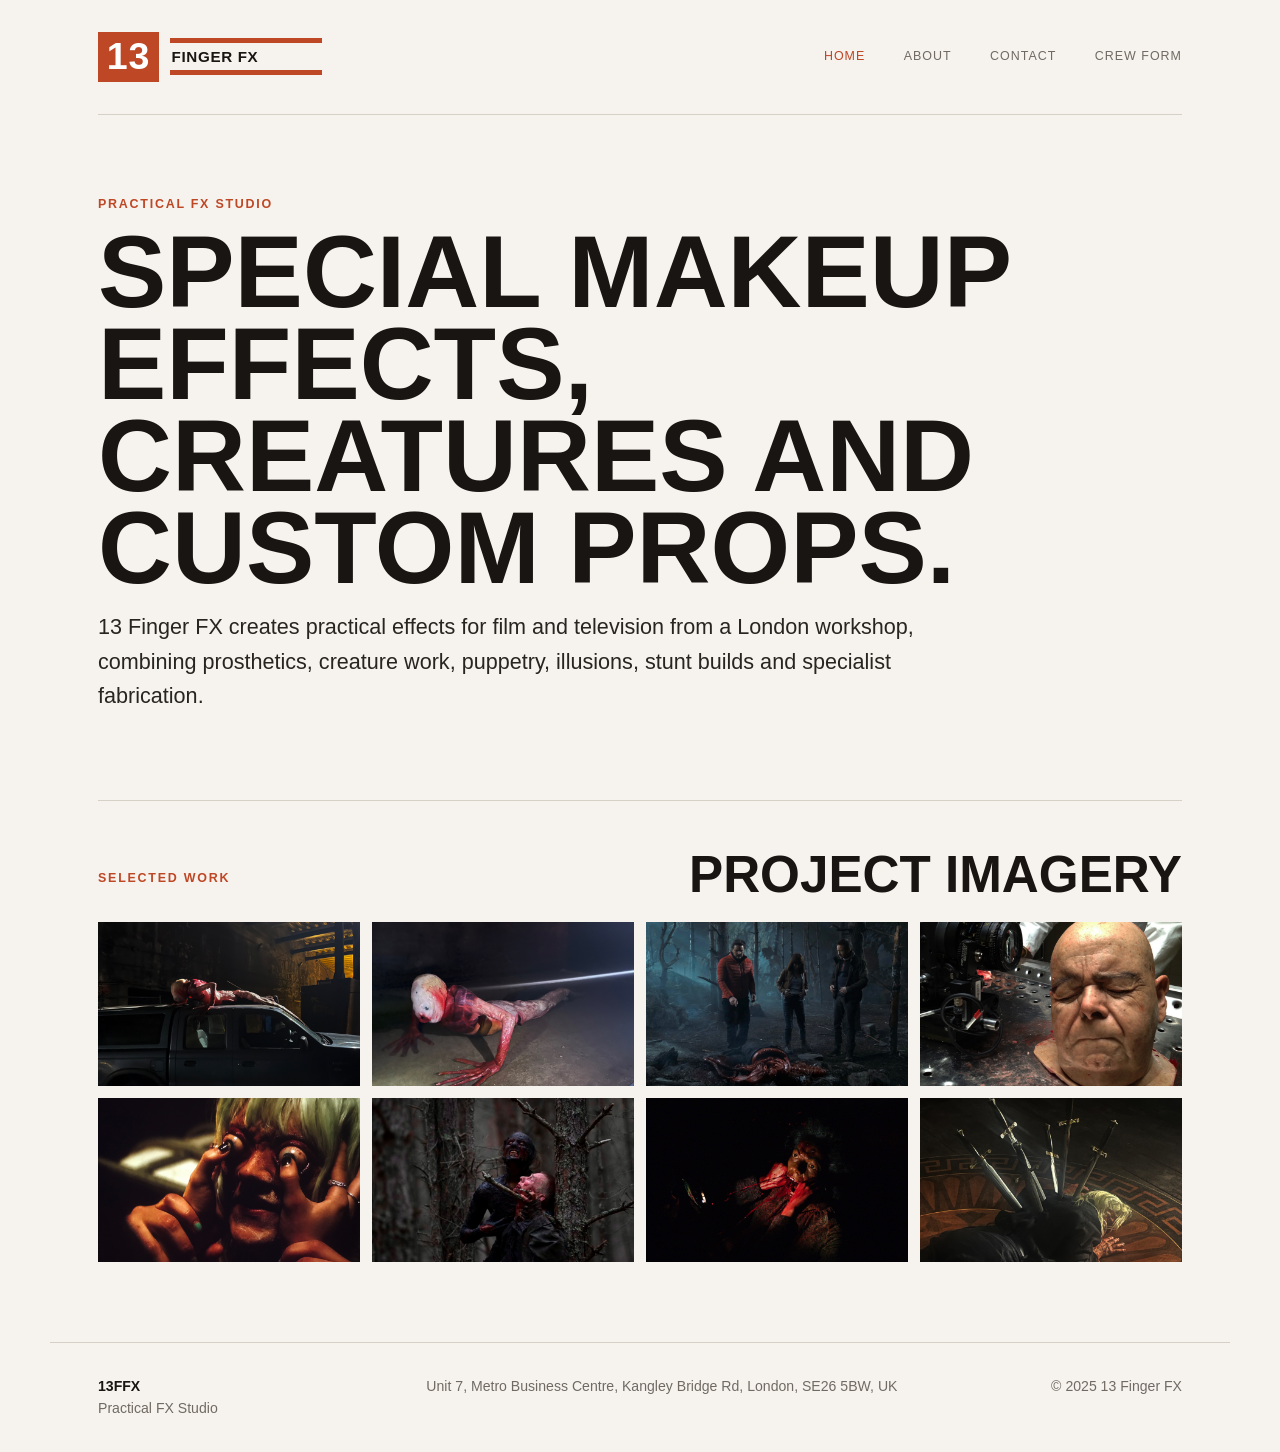
==== index.html @ 548a2d45 "Add initial site scaffold and poster carousel handoff" ====
<!doctype html>
<html lang="en">
  <head>
    <meta charset="utf-8">
    <meta name="viewport" content="width=device-width, initial-scale=1">
    <title>13 Finger FX | Practical FX Studio</title>
    <meta name="description" content="13 Finger FX is a London practical effects studio specialising in prosthetics, creatures, puppets, gags, props and stunt effects.">
    <link rel="stylesheet" href="/styles.css">
  </head>
  <body>
    <header class="site-header">
      <a class="brand" href="/" aria-label="13 Finger FX home">
        <span class="brand-mark">13</span>
        <span class="brand-name">Finger FX</span>
      </a>
      <button class="nav-toggle" type="button" aria-controls="site-nav" aria-expanded="false">Menu</button>
      <nav class="site-nav" id="site-nav" aria-label="Primary navigation">
        <a href="/" aria-current="page">Home</a>
        <a href="/info/">About</a>
        <a href="/contact/">Contact</a>
        <a href="/apply/">Crew Form</a>
      </nav>
    </header>

    <main>
      <section class="hero">
        <p class="eyebrow">Practical FX Studio</p>
        <h1>Special makeup effects, creatures and custom props.</h1>
        <p class="intro">13 Finger FX creates practical effects for film and television from a London workshop, combining prosthetics, creature work, puppetry, illusions, stunt builds and specialist fabrication.</p>
      </section>

      <section class="gallery-section" aria-labelledby="featured-work">
        <div class="section-heading">
          <p class="eyebrow">Selected Work</p>
          <h2 id="featured-work">Project imagery</h2>
        </div>
        <div class="gallery-grid">
          <img src="/assets/gallery/landscape-01.jpg" alt="13 Finger FX project still 1">
          <img src="/assets/gallery/landscape-02.jpg" alt="13 Finger FX project still 2">
          <img src="/assets/gallery/landscape-03.jpg" alt="13 Finger FX project still 3">
          <img src="/assets/gallery/landscape-04.jpg" alt="13 Finger FX project still 4">
          <img src="/assets/gallery/landscape-05.jpg" alt="13 Finger FX project still 5">
          <img src="/assets/gallery/landscape-06.jpg" alt="13 Finger FX project still 6">
          <img src="/assets/gallery/landscape-07.jpg" alt="13 Finger FX project still 7">
          <img src="/assets/gallery/landscape-08.jpg" alt="13 Finger FX project still 8">
        </div>
      </section>
    </main>

    <footer class="site-footer">
      <div>
        <strong>13FFX</strong>
        <span>Practical FX Studio</span>
      </div>
      <address>Unit 7, Metro Business Centre, Kangley Bridge Rd, London, SE26 5BW, UK</address>
      <p>&copy; 2025 13 Finger FX</p>
    </footer>

    <script src="/script.js"></script>
  </body>
</html>
---- styles.css ----
:root {
  --paper: #f6f3ee;
  --ink: #181512;
  --muted: #706a63;
  --line: #d7d0c6;
  --rust: #be4725;
  --rust-dark: #82331f;
  --charcoal: #282520;
  --field: #fffdfa;
  color-scheme: light;
  font-family: "Helvetica Neue", Arial, sans-serif;
}

* {
  box-sizing: border-box;
}

body {
  margin: 0;
  background: var(--paper);
  color: var(--ink);
  font-size: 16px;
  line-height: 1.6;
}

img {
  display: block;
  max-width: 100%;
}

a {
  color: inherit;
}

.site-header {
  display: flex;
  align-items: center;
  justify-content: space-between;
  gap: 2rem;
  max-width: 1180px;
  margin: 0 auto;
  padding: 2rem clamp(1.25rem, 4vw, 3rem);
}

.brand {
  display: inline-flex;
  align-items: center;
  gap: .7rem;
  text-decoration: none;
  text-transform: uppercase;
  letter-spacing: .04em;
  font-weight: 800;
}

.brand-mark {
  display: grid;
  place-items: center;
  width: 3.8rem;
  height: 3.1rem;
  background: var(--rust);
  color: #fff;
  font-size: 2.35rem;
  line-height: 1;
}

.brand-name {
  font-size: .95rem;
  border-top: .34rem solid var(--rust);
  border-bottom: .34rem solid var(--rust);
  padding: .1rem 4rem .08rem .1rem;
}

.site-nav {
  display: flex;
  align-items: center;
  gap: clamp(1rem, 3vw, 2.6rem);
  text-transform: uppercase;
  font-size: .78rem;
  letter-spacing: .08em;
}

.site-nav a {
  text-decoration: none;
  color: var(--muted);
}

.site-nav a:hover,
.site-nav a[aria-current="page"] {
  color: var(--rust);
}

.nav-toggle {
  display: none;
  border: 1px solid var(--line);
  background: transparent;
  color: var(--ink);
  padding: .65rem .9rem;
  text-transform: uppercase;
  letter-spacing: .08em;
}

main {
  max-width: 1180px;
  margin: 0 auto;
  padding: 0 clamp(1.25rem, 4vw, 3rem) 5rem;
}

.hero {
  min-height: 58vh;
  display: grid;
  align-content: center;
  padding: 5rem 0 4rem;
  border-top: 1px solid var(--line);
  border-bottom: 1px solid var(--line);
}

.page-intro {
  padding: 5rem 0 3rem;
  border-top: 1px solid var(--line);
}

.eyebrow {
  margin: 0 0 .7rem;
  color: var(--rust);
  font-size: .78rem;
  letter-spacing: .14em;
  text-transform: uppercase;
  font-weight: 700;
}

h1,
h2,
h3,
p {
  margin-top: 0;
}

h1 {
  max-width: 920px;
  margin-bottom: 1rem;
  font-size: clamp(3rem, 8vw, 7.5rem);
  line-height: .9;
  text-transform: uppercase;
  font-weight: 900;
}

h2 {
  font-size: clamp(1.9rem, 4vw, 3.5rem);
  line-height: 1;
  text-transform: uppercase;
  margin-bottom: 0;
}

h3 {
  font-size: 1.05rem;
  line-height: 1.15;
  text-transform: uppercase;
}

.intro,
.page-intro p,
.copy-block {
  max-width: 860px;
  color: var(--charcoal);
  font-size: clamp(1.05rem, 2vw, 1.35rem);
}

.section-heading {
  display: flex;
  align-items: end;
  justify-content: space-between;
  gap: 2rem;
  margin-bottom: 1.4rem;
}

.gallery-section,
.services,
.form-section,
.split-section,
.copy-block {
  padding-top: 3rem;
}

.gallery-grid {
  display: grid;
  grid-template-columns: repeat(4, minmax(0, 1fr));
  gap: .75rem;
}

.gallery-grid img {
  width: 100%;
  aspect-ratio: 16 / 10;
  object-fit: cover;
  background: #ddd;
}

.copy-block p {
  margin-bottom: 1.4rem;
}

.service-grid {
  display: grid;
  grid-template-columns: repeat(4, minmax(0, 1fr));
  gap: 1px;
  background: var(--line);
  border: 1px solid var(--line);
}

.service-grid article {
  min-height: 18rem;
  padding: 1.4rem;
  background: var(--paper);
}

.service-grid p {
  color: var(--muted);
  font-size: .95rem;
}

.split-section {
  display: grid;
  grid-template-columns: minmax(0, 1.4fr) minmax(18rem, .6fr);
  gap: 3rem;
  align-items: start;
}

.form-panel {
  display: grid;
  gap: 1rem;
  width: 100%;
}

.wide-form {
  max-width: 900px;
}

.form-grid {
  display: grid;
  grid-template-columns: repeat(2, minmax(0, 1fr));
  gap: 1rem;
}

label {
  display: grid;
  gap: .35rem;
  color: var(--charcoal);
  font-size: .88rem;
  text-transform: uppercase;
  letter-spacing: .05em;
}

input,
textarea,
select {
  width: 100%;
  border: 1px solid var(--line);
  border-radius: 0;
  background: var(--field);
  color: var(--ink);
  padding: .9rem;
  font: inherit;
}

textarea {
  resize: vertical;
}

button {
  width: fit-content;
  border: 0;
  background: var(--rust);
  color: #fff;
  padding: .9rem 1.4rem;
  text-transform: uppercase;
  letter-spacing: .08em;
  font-weight: 800;
  cursor: pointer;
}

button:hover {
  background: var(--rust-dark);
}

.hidden-field {
  display: none;
}

.contact-details {
  border-left: 1px solid var(--line);
  padding-left: 2rem;
}

.muted {
  color: var(--muted);
}

.text-link {
  color: var(--rust);
  text-decoration-thickness: .12em;
}

.site-footer {
  display: grid;
  grid-template-columns: 1fr 2fr auto;
  gap: 2rem;
  max-width: 1180px;
  margin: 0 auto;
  padding: 2rem clamp(1.25rem, 4vw, 3rem);
  border-top: 1px solid var(--line);
  color: var(--muted);
  font-size: .88rem;
}

.site-footer div {
  display: grid;
}

.site-footer strong {
  color: var(--ink);
}

.site-footer address {
  font-style: normal;
}

@media (max-width: 900px) {
  .site-header {
    align-items: flex-start;
  }

  .nav-toggle {
    display: inline-block;
  }

  .site-nav {
    position: absolute;
    top: 6.8rem;
    left: 1.25rem;
    right: 1.25rem;
    display: none;
    flex-direction: column;
    align-items: flex-start;
    gap: 1rem;
    background: var(--paper);
    border: 1px solid var(--line);
    padding: 1.2rem;
    z-index: 10;
  }

  .site-nav.is-open {
    display: flex;
  }

  .brand-name {
    padding-right: 1.4rem;
  }

  .gallery-grid,
  .service-grid {
    grid-template-columns: repeat(2, minmax(0, 1fr));
  }

  .split-section,
  .site-footer {
    grid-template-columns: 1fr;
  }

  .contact-details {
    border-left: 0;
    border-top: 1px solid var(--line);
    padding: 2rem 0 0;
  }
}

@media (max-width: 560px) {
  .site-header {
    gap: 1rem;
    padding-top: 1.2rem;
  }

  .brand-mark {
    width: 3rem;
    height: 2.5rem;
    font-size: 1.85rem;
  }

  .brand-name {
    font-size: .78rem;
    padding-right: .6rem;
  }

  .hero {
    min-height: 48vh;
    padding: 3rem 0;
  }

  .gallery-grid,
  .service-grid,
  .form-grid {
    grid-template-columns: 1fr;
  }
}
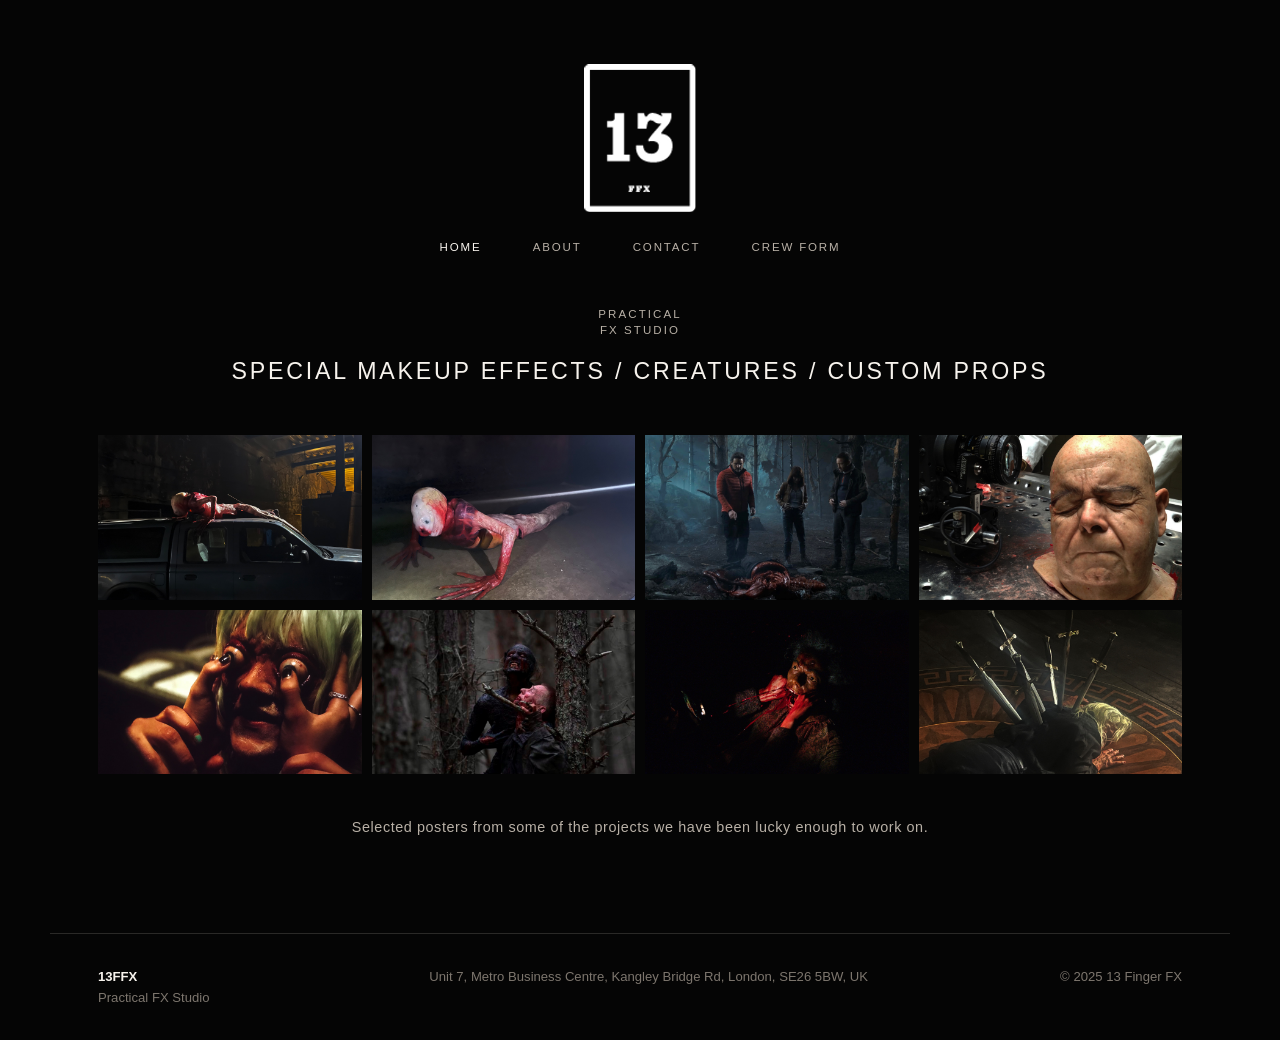
==== commit 5b20b667: "Align homepage with Wix reference assets" ====
--- a/index.html
+++ b/index.html
@@ -7,11 +7,10 @@
     <meta name="description" content="13 Finger FX is a London practical effects studio specialising in prosthetics, creatures, puppets, gags, props and stunt effects.">
     <link rel="stylesheet" href="/styles.css">
   </head>
-  <body>
+  <body class="home-page">
     <header class="site-header">
       <a class="brand" href="/" aria-label="13 Finger FX home">
-        <span class="brand-mark">13</span>
-        <span class="brand-name">Finger FX</span>
+        <img src="/assets/ffx-logo-white.png" alt="13 Finger FX">
       </a>
       <button class="nav-toggle" type="button" aria-controls="site-nav" aria-expanded="false">Menu</button>
       <nav class="site-nav" id="site-nav" aria-label="Primary navigation">
@@ -23,27 +22,26 @@
     </header>
 
     <main>
-      <section class="hero">
-        <p class="eyebrow">Practical FX Studio</p>
-        <h1>Special makeup effects, creatures and custom props.</h1>
-        <p class="intro">13 Finger FX creates practical effects for film and television from a London workshop, combining prosthetics, creature work, puppetry, illusions, stunt builds and specialist fabrication.</p>
+      <section class="home-masthead" aria-labelledby="home-title">
+        <p class="studio-line">Practical<br>FX Studio</p>
+        <h1 id="home-title">Special makeup effects / creatures / custom props</h1>
       </section>
 
-      <section class="gallery-section" aria-labelledby="featured-work">
-        <div class="section-heading">
-          <p class="eyebrow">Selected Work</p>
-          <h2 id="featured-work">Project imagery</h2>
+      <section class="wix-gallery" aria-label="Project imagery">
+        <div class="wix-gallery__grid">
+          <img src="/assets/gallery/landscape-01.jpg" alt="13 Finger FX project image 1">
+          <img src="/assets/gallery/landscape-02.jpg" alt="13 Finger FX project image 2">
+          <img src="/assets/gallery/landscape-03.jpg" alt="13 Finger FX project image 3">
+          <img src="/assets/gallery/landscape-04.jpg" alt="13 Finger FX project image 4">
+          <img src="/assets/gallery/landscape-05.jpg" alt="13 Finger FX project image 5">
+          <img src="/assets/gallery/landscape-06.jpg" alt="13 Finger FX project image 6">
+          <img src="/assets/gallery/landscape-07.jpg" alt="13 Finger FX project image 7">
+          <img src="/assets/gallery/landscape-08.jpg" alt="13 Finger FX project image 8">
         </div>
-        <div class="gallery-grid">
-          <img src="/assets/gallery/landscape-01.jpg" alt="13 Finger FX project still 1">
-          <img src="/assets/gallery/landscape-02.jpg" alt="13 Finger FX project still 2">
-          <img src="/assets/gallery/landscape-03.jpg" alt="13 Finger FX project still 3">
-          <img src="/assets/gallery/landscape-04.jpg" alt="13 Finger FX project still 4">
-          <img src="/assets/gallery/landscape-05.jpg" alt="13 Finger FX project still 5">
-          <img src="/assets/gallery/landscape-06.jpg" alt="13 Finger FX project still 6">
-          <img src="/assets/gallery/landscape-07.jpg" alt="13 Finger FX project still 7">
-          <img src="/assets/gallery/landscape-08.jpg" alt="13 Finger FX project still 8">
-        </div>
+      </section>
+
+      <section class="home-note">
+        <p>Selected posters from some of the projects we have been lucky enough to work on.</p>
       </section>
     </main>
 
--- a/styles.css
+++ b/styles.css
@@ -1,13 +1,13 @@
 :root {
-  --paper: #f6f3ee;
-  --ink: #181512;
-  --muted: #706a63;
-  --line: #d7d0c6;
-  --rust: #be4725;
-  --rust-dark: #82331f;
-  --charcoal: #282520;
-  --field: #fffdfa;
-  color-scheme: light;
+  --bg: #050505;
+  --panel: #0d0d0d;
+  --ink: #f7f3ed;
+  --muted: #b8b0a6;
+  --soft: #7d766e;
+  --line: #2a2927;
+  --accent: #d95a28;
+  --field: #151515;
+  color-scheme: dark;
   font-family: "Helvetica Neue", Arial, sans-serif;
 }
 
@@ -17,7 +17,7 @@
 
 body {
   margin: 0;
-  background: var(--paper);
+  background: var(--bg);
   color: var(--ink);
   font-size: 16px;
   line-height: 1.6;
@@ -33,50 +33,32 @@
 }
 
 .site-header {
-  display: flex;
-  align-items: center;
-  justify-content: space-between;
-  gap: 2rem;
+  display: grid;
+  justify-items: center;
+  gap: 1.6rem;
   max-width: 1180px;
   margin: 0 auto;
-  padding: 2rem clamp(1.25rem, 4vw, 3rem);
+  padding: clamp(2rem, 5vw, 4rem) clamp(1.25rem, 4vw, 3rem) 1.6rem;
 }
 
 .brand {
-  display: inline-flex;
-  align-items: center;
-  gap: .7rem;
-  text-decoration: none;
-  text-transform: uppercase;
-  letter-spacing: .04em;
-  font-weight: 800;
-}
-
-.brand-mark {
-  display: grid;
-  place-items: center;
-  width: 3.8rem;
-  height: 3.1rem;
-  background: var(--rust);
-  color: #fff;
-  font-size: 2.35rem;
-  line-height: 1;
-}
-
-.brand-name {
-  font-size: .95rem;
-  border-top: .34rem solid var(--rust);
-  border-bottom: .34rem solid var(--rust);
-  padding: .1rem 4rem .08rem .1rem;
+  display: block;
+  width: clamp(72px, 10vw, 112px);
+}
+
+.brand img {
+  width: 100%;
+  height: auto;
 }
 
 .site-nav {
   display: flex;
   align-items: center;
-  gap: clamp(1rem, 3vw, 2.6rem);
-  text-transform: uppercase;
-  font-size: .78rem;
-  letter-spacing: .08em;
+  justify-content: center;
+  gap: clamp(1.2rem, 4vw, 3.2rem);
+  text-transform: uppercase;
+  font-size: .72rem;
+  letter-spacing: .16em;
 }
 
 .site-nav a {
@@ -86,7 +68,7 @@
 
 .site-nav a:hover,
 .site-nav a[aria-current="page"] {
-  color: var(--rust);
+  color: var(--ink);
 }
 
 .nav-toggle {
@@ -105,27 +87,29 @@
   padding: 0 clamp(1.25rem, 4vw, 3rem) 5rem;
 }
 
-.hero {
-  min-height: 58vh;
-  display: grid;
-  align-content: center;
-  padding: 5rem 0 4rem;
-  border-top: 1px solid var(--line);
-  border-bottom: 1px solid var(--line);
-}
-
-.page-intro {
-  padding: 5rem 0 3rem;
-  border-top: 1px solid var(--line);
-}
-
+.home-page main {
+  max-width: none;
+  padding-inline: 0;
+}
+
+.home-masthead {
+  display: grid;
+  justify-items: center;
+  gap: 1.1rem;
+  max-width: 980px;
+  margin: 0 auto;
+  padding: 1.5rem clamp(1.25rem, 4vw, 3rem) 3rem;
+  text-align: center;
+}
+
+.studio-line,
 .eyebrow {
-  margin: 0 0 .7rem;
-  color: var(--rust);
-  font-size: .78rem;
-  letter-spacing: .14em;
-  text-transform: uppercase;
-  font-weight: 700;
+  margin: 0;
+  color: var(--muted);
+  font-size: .72rem;
+  line-height: 1.4;
+  letter-spacing: .18em;
+  text-transform: uppercase;
 }
 
 h1,
@@ -136,33 +120,86 @@
 }
 
 h1 {
-  max-width: 920px;
-  margin-bottom: 1rem;
-  font-size: clamp(3rem, 8vw, 7.5rem);
-  line-height: .9;
-  text-transform: uppercase;
-  font-weight: 900;
+  max-width: 820px;
+  margin-bottom: 0;
+  color: var(--ink);
+  font-size: clamp(1rem, 2vw, 1.45rem);
+  line-height: 1.35;
+  letter-spacing: .12em;
+  text-transform: uppercase;
+  font-weight: 500;
+}
+
+.page-intro {
+  max-width: 940px;
+  padding: 4rem 0 2.5rem;
+  border-top: 1px solid var(--line);
+}
+
+.page-intro h1 {
+  max-width: none;
+  margin: .8rem 0 1rem;
+  font-size: clamp(2.5rem, 7vw, 6rem);
+  line-height: .95;
+  letter-spacing: .04em;
+  font-weight: 800;
 }
 
 h2 {
-  font-size: clamp(1.9rem, 4vw, 3.5rem);
+  font-size: clamp(1.65rem, 4vw, 3rem);
   line-height: 1;
   text-transform: uppercase;
   margin-bottom: 0;
 }
 
 h3 {
-  font-size: 1.05rem;
+  font-size: 1rem;
   line-height: 1.15;
-  text-transform: uppercase;
-}
-
-.intro,
+  letter-spacing: .06em;
+  text-transform: uppercase;
+}
+
 .page-intro p,
 .copy-block {
   max-width: 860px;
-  color: var(--charcoal);
-  font-size: clamp(1.05rem, 2vw, 1.35rem);
+  color: var(--muted);
+  font-size: clamp(1rem, 2vw, 1.25rem);
+}
+
+.copy-block p {
+  margin-bottom: 1.4rem;
+}
+
+.home-note {
+  max-width: 760px;
+  margin: 0 auto;
+  padding: 2.6rem clamp(1.25rem, 4vw, 3rem) 0;
+  text-align: center;
+}
+
+.home-note p {
+  color: var(--muted);
+  font-size: .9rem;
+  letter-spacing: .04em;
+}
+
+.wix-gallery {
+  max-width: 1180px;
+  margin: 0 auto;
+  padding: 0 clamp(1.25rem, 4vw, 3rem);
+}
+
+.wix-gallery__grid {
+  display: grid;
+  grid-template-columns: repeat(4, minmax(0, 1fr));
+  gap: 10px;
+}
+
+.wix-gallery__grid img {
+  width: 100%;
+  aspect-ratio: 16 / 10;
+  object-fit: cover;
+  background: var(--panel);
 }
 
 .section-heading {
@@ -173,7 +210,6 @@
   margin-bottom: 1.4rem;
 }
 
-.gallery-section,
 .services,
 .form-section,
 .split-section,
@@ -181,23 +217,6 @@
   padding-top: 3rem;
 }
 
-.gallery-grid {
-  display: grid;
-  grid-template-columns: repeat(4, minmax(0, 1fr));
-  gap: .75rem;
-}
-
-.gallery-grid img {
-  width: 100%;
-  aspect-ratio: 16 / 10;
-  object-fit: cover;
-  background: #ddd;
-}
-
-.copy-block p {
-  margin-bottom: 1.4rem;
-}
-
 .service-grid {
   display: grid;
   grid-template-columns: repeat(4, minmax(0, 1fr));
@@ -209,7 +228,7 @@
 .service-grid article {
   min-height: 18rem;
   padding: 1.4rem;
-  background: var(--paper);
+  background: var(--panel);
 }
 
 .service-grid p {
@@ -243,10 +262,10 @@
 label {
   display: grid;
   gap: .35rem;
-  color: var(--charcoal);
-  font-size: .88rem;
-  text-transform: uppercase;
-  letter-spacing: .05em;
+  color: var(--muted);
+  font-size: .78rem;
+  text-transform: uppercase;
+  letter-spacing: .1em;
 }
 
 input,
@@ -267,9 +286,9 @@
 
 button {
   width: fit-content;
-  border: 0;
-  background: var(--rust);
-  color: #fff;
+  border: 1px solid var(--ink);
+  background: var(--ink);
+  color: var(--bg);
   padding: .9rem 1.4rem;
   text-transform: uppercase;
   letter-spacing: .08em;
@@ -278,7 +297,8 @@
 }
 
 button:hover {
-  background: var(--rust-dark);
+  background: transparent;
+  color: var(--ink);
 }
 
 .hidden-field {
@@ -295,7 +315,7 @@
 }
 
 .text-link {
-  color: var(--rust);
+  color: var(--ink);
   text-decoration-thickness: .12em;
 }
 
@@ -307,8 +327,8 @@
   margin: 0 auto;
   padding: 2rem clamp(1.25rem, 4vw, 3rem);
   border-top: 1px solid var(--line);
-  color: var(--muted);
-  font-size: .88rem;
+  color: var(--soft);
+  font-size: .82rem;
 }
 
 .site-footer div {
@@ -325,7 +345,14 @@
 
 @media (max-width: 900px) {
   .site-header {
-    align-items: flex-start;
+    display: flex;
+    align-items: center;
+    justify-content: space-between;
+    padding-top: 1.25rem;
+  }
+
+  .brand {
+    width: 64px;
   }
 
   .nav-toggle {
@@ -334,14 +361,14 @@
 
   .site-nav {
     position: absolute;
-    top: 6.8rem;
+    top: 5.7rem;
     left: 1.25rem;
     right: 1.25rem;
     display: none;
     flex-direction: column;
     align-items: flex-start;
     gap: 1rem;
-    background: var(--paper);
+    background: #0a0a0a;
     border: 1px solid var(--line);
     padding: 1.2rem;
     z-index: 10;
@@ -351,12 +378,11 @@
     display: flex;
   }
 
-  .brand-name {
-    padding-right: 1.4rem;
-  }
-
-  .gallery-grid,
   .service-grid {
+    grid-template-columns: repeat(2, minmax(0, 1fr));
+  }
+
+  .wix-gallery__grid {
     grid-template-columns: repeat(2, minmax(0, 1fr));
   }
 
@@ -373,29 +399,12 @@
 }
 
 @media (max-width: 560px) {
-  .site-header {
-    gap: 1rem;
-    padding-top: 1.2rem;
-  }
-
-  .brand-mark {
-    width: 3rem;
-    height: 2.5rem;
-    font-size: 1.85rem;
-  }
-
-  .brand-name {
-    font-size: .78rem;
-    padding-right: .6rem;
-  }
-
-  .hero {
-    min-height: 48vh;
-    padding: 3rem 0;
-  }
-
-  .gallery-grid,
+  .home-masthead {
+    padding-top: .8rem;
+  }
+
   .service-grid,
+  .wix-gallery__grid,
   .form-grid {
     grid-template-columns: 1fr;
   }
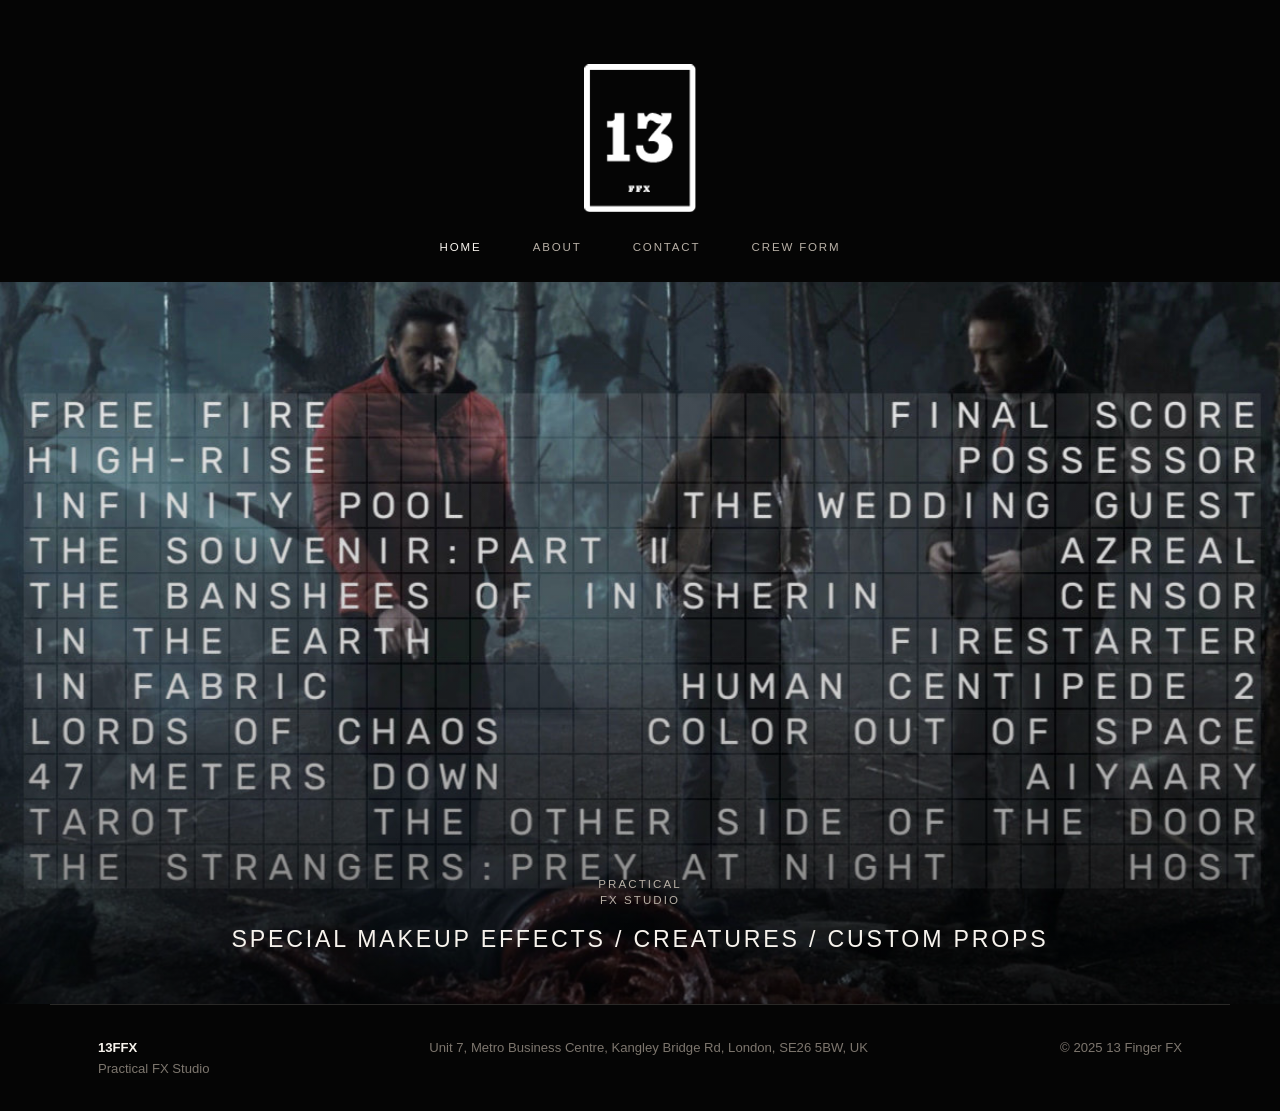
==== commit 326d9d4b: "Rebuild homepage from Wix video reference" ====
--- a/index.html
+++ b/index.html
@@ -22,26 +22,17 @@
     </header>
 
     <main>
-      <section class="home-masthead" aria-labelledby="home-title">
-        <p class="studio-line">Practical<br>FX Studio</p>
-        <h1 id="home-title">Special makeup effects / creatures / custom props</h1>
-      </section>
-
-      <section class="wix-gallery" aria-label="Project imagery">
-        <div class="wix-gallery__grid">
-          <img src="/assets/gallery/landscape-01.jpg" alt="13 Finger FX project image 1">
-          <img src="/assets/gallery/landscape-02.jpg" alt="13 Finger FX project image 2">
-          <img src="/assets/gallery/landscape-03.jpg" alt="13 Finger FX project image 3">
-          <img src="/assets/gallery/landscape-04.jpg" alt="13 Finger FX project image 4">
-          <img src="/assets/gallery/landscape-05.jpg" alt="13 Finger FX project image 5">
-          <img src="/assets/gallery/landscape-06.jpg" alt="13 Finger FX project image 6">
-          <img src="/assets/gallery/landscape-07.jpg" alt="13 Finger FX project image 7">
-          <img src="/assets/gallery/landscape-08.jpg" alt="13 Finger FX project image 8">
+      <section class="home-video" aria-labelledby="home-title">
+        <video class="home-video__media home-video__media--desktop" autoplay muted loop playsinline poster="/assets/video/home-desktop-poster.jpg">
+          <source src="/assets/video/home-desktop.mp4" type="video/mp4">
+        </video>
+        <video class="home-video__media home-video__media--mobile" autoplay muted loop playsinline poster="/assets/video/home-mobile-poster.jpg">
+          <source src="/assets/video/home-mobile.mp4" type="video/mp4">
+        </video>
+        <div class="home-video__overlay">
+          <p class="studio-line">Practical<br>FX Studio</p>
+          <h1 id="home-title">Special makeup effects / creatures / custom props</h1>
         </div>
-      </section>
-
-      <section class="home-note">
-        <p>Selected posters from some of the projects we have been lucky enough to work on.</p>
       </section>
     </main>
 
--- a/styles.css
+++ b/styles.css
@@ -89,17 +89,39 @@
 
 .home-page main {
   max-width: none;
-  padding-inline: 0;
-}
-
-.home-masthead {
-  display: grid;
+  padding: 0;
+}
+
+.home-video {
+  position: relative;
+  min-height: calc(100vh - 178px);
+  overflow: hidden;
+  background: #000;
+}
+
+.home-video__media {
+  position: absolute;
+  inset: 0;
+  width: 100%;
+  height: 100%;
+  object-fit: cover;
+}
+
+.home-video__media--mobile {
+  display: none;
+}
+
+.home-video__overlay {
+  position: relative;
+  z-index: 1;
+  display: grid;
+  min-height: calc(100vh - 178px);
+  align-content: end;
   justify-items: center;
-  gap: 1.1rem;
-  max-width: 980px;
-  margin: 0 auto;
-  padding: 1.5rem clamp(1.25rem, 4vw, 3rem) 3rem;
+  gap: 1rem;
+  padding: 3rem clamp(1.25rem, 4vw, 3rem);
   text-align: center;
+  background: linear-gradient(180deg, rgba(0, 0, 0, .08), rgba(0, 0, 0, .2) 58%, rgba(0, 0, 0, .62));
 }
 
 .studio-line,
@@ -168,38 +190,6 @@
 
 .copy-block p {
   margin-bottom: 1.4rem;
-}
-
-.home-note {
-  max-width: 760px;
-  margin: 0 auto;
-  padding: 2.6rem clamp(1.25rem, 4vw, 3rem) 0;
-  text-align: center;
-}
-
-.home-note p {
-  color: var(--muted);
-  font-size: .9rem;
-  letter-spacing: .04em;
-}
-
-.wix-gallery {
-  max-width: 1180px;
-  margin: 0 auto;
-  padding: 0 clamp(1.25rem, 4vw, 3rem);
-}
-
-.wix-gallery__grid {
-  display: grid;
-  grid-template-columns: repeat(4, minmax(0, 1fr));
-  gap: 10px;
-}
-
-.wix-gallery__grid img {
-  width: 100%;
-  aspect-ratio: 16 / 10;
-  object-fit: cover;
-  background: var(--panel);
 }
 
 .section-heading {
@@ -382,10 +372,6 @@
     grid-template-columns: repeat(2, minmax(0, 1fr));
   }
 
-  .wix-gallery__grid {
-    grid-template-columns: repeat(2, minmax(0, 1fr));
-  }
-
   .split-section,
   .site-footer {
     grid-template-columns: 1fr;
@@ -399,12 +385,25 @@
 }
 
 @media (max-width: 560px) {
-  .home-masthead {
-    padding-top: .8rem;
+  .home-video,
+  .home-video__overlay {
+    min-height: calc(100vh - 90px);
+  }
+
+  .home-video__media--desktop {
+    display: none;
+  }
+
+  .home-video__media--mobile {
+    display: block;
+  }
+
+  .home-video__overlay {
+    align-content: end;
+    padding-bottom: 2.2rem;
   }
 
   .service-grid,
-  .wix-gallery__grid,
   .form-grid {
     grid-template-columns: 1fr;
   }
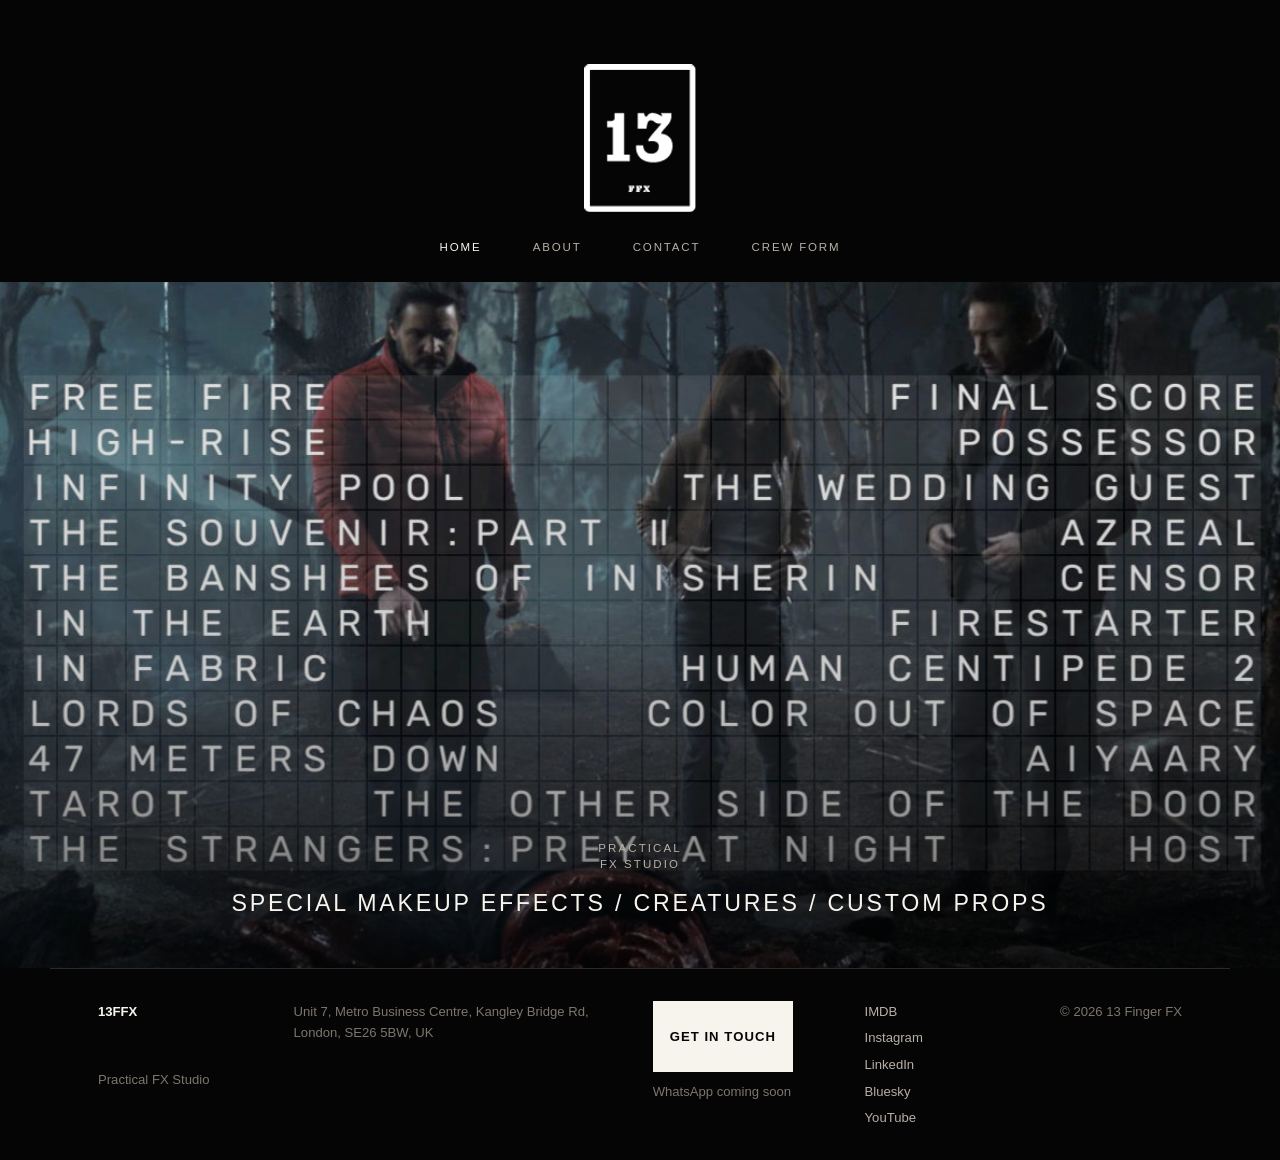
==== commit 161dd1c0: "Update footer SEO and contact forms" ====
--- a/index.html
+++ b/index.html
@@ -3,8 +3,9 @@
   <head>
     <meta charset="utf-8">
     <meta name="viewport" content="width=device-width, initial-scale=1">
-    <title>13 Finger FX | Practical FX Studio</title>
-    <meta name="description" content="13 Finger FX is a London practical effects studio specialising in prosthetics, creatures, puppets, gags, props and stunt effects.">
+    <title>13 Finger FX | Practical FX Studio London</title>
+    <meta name="description" content="13FingerFX is an international, award winning, London based, practical FX studio specialising in prosthetics, creature effects, gags and illusions. Supplying film and TV productions of all scales.">
+    <meta name="keywords" content="13 Finger FX, 13FFX, 13FingerFX, Dan Martin practical effects, practical effects studio London, practical effects UK, practical FX Europe, award winning practical effects, special effects company London, prosthetic makeup film, prosthetic makeup TV, creature effects, CFX, SFX studio, FX supervisor London, film prosthetics, casualty FX, stunt FX, creature suits, practical effects horror, physical FX sci-fi, Blood Butterfly, Bloody Butterfly">
     <link rel="stylesheet" href="/styles.css">
   </head>
   <body class="home-page">
@@ -42,7 +43,18 @@
         <span>Practical FX Studio</span>
       </div>
       <address>Unit 7, Metro Business Centre, Kangley Bridge Rd, London, SE26 5BW, UK</address>
-      <p>&copy; 2025 13 Finger FX</p>
+      <div class="footer-actions">
+        <a class="button-link" href="/contact/">Get In Touch</a>
+        <span>WhatsApp coming soon</span>
+      </div>
+      <nav class="social-links" aria-label="Social links">
+        <a href="https://www.imdb.com/name/nm2087361">IMDB</a>
+        <a href="https://www.instagram.com/13fingerfx">Instagram</a>
+        <a href="https://www.linkedin.com/in/dan-martin-b8385322">LinkedIn</a>
+        <a href="https://bsky.app/profile/danmartin.bsky.social">Bluesky</a>
+        <a href="https://www.youtube.com/@13fingerfx">YouTube</a>
+      </nav>
+      <p>&copy; 2026 13 Finger FX</p>
     </footer>
 
     <script src="/script.js"></script>
--- a/styles.css
+++ b/styles.css
@@ -94,7 +94,7 @@
 
 .home-video {
   position: relative;
-  min-height: calc(100vh - 178px);
+  min-height: calc(96svh - 178px);
   overflow: hidden;
   background: #000;
 }
@@ -115,7 +115,7 @@
   position: relative;
   z-index: 1;
   display: grid;
-  min-height: calc(100vh - 178px);
+  min-height: calc(96svh - 178px);
   align-content: end;
   justify-items: center;
   gap: 1rem;
@@ -153,9 +153,13 @@
 }
 
 .page-intro {
+  display: grid;
+  justify-items: center;
   max-width: 940px;
-  padding: 4rem 0 2.5rem;
+  margin: 0 auto;
+  padding: 3rem 0 2.5rem;
   border-top: 1px solid var(--line);
+  text-align: center;
 }
 
 .page-intro h1 {
@@ -192,6 +196,32 @@
   margin-bottom: 1.4rem;
 }
 
+.copy-block {
+  margin-inline: auto;
+  text-align: left;
+}
+
+.contact-intro {
+  border-top: 0;
+  padding-bottom: 1.5rem;
+}
+
+.contact-intro h1,
+.form-intro .studio-line {
+  font-size: clamp(1.7rem, 5vw, 3.2rem);
+  line-height: 1.1;
+  letter-spacing: .14em;
+  text-transform: uppercase;
+}
+
+.form-intro {
+  padding-bottom: 1rem;
+}
+
+.about-carousel {
+  margin: 4rem calc(50% - 50vw) 1rem;
+}
+
 .section-heading {
   display: flex;
   align-items: end;
@@ -231,6 +261,8 @@
   grid-template-columns: minmax(0, 1.4fr) minmax(18rem, .6fr);
   gap: 3rem;
   align-items: start;
+  max-width: 900px;
+  margin: 0 auto;
 }
 
 .form-panel {
@@ -241,6 +273,7 @@
 
 .wide-form {
   max-width: 900px;
+  margin: 0 auto;
 }
 
 .form-grid {
@@ -291,6 +324,26 @@
   color: var(--ink);
 }
 
+.button-link {
+  display: inline-flex;
+  width: fit-content;
+  align-items: center;
+  justify-content: center;
+  border: 1px solid var(--ink);
+  padding: .7rem 1rem;
+  color: var(--bg);
+  background: var(--ink);
+  text-decoration: none;
+  text-transform: uppercase;
+  letter-spacing: .08em;
+  font-weight: 800;
+}
+
+.button-link:hover {
+  background: transparent;
+  color: var(--ink);
+}
+
 .hidden-field {
   display: none;
 }
@@ -298,6 +351,7 @@
 .contact-details {
   border-left: 1px solid var(--line);
   padding-left: 2rem;
+  color: var(--muted);
 }
 
 .muted {
@@ -309,9 +363,29 @@
   text-decoration-thickness: .12em;
 }
 
+.intro-copy {
+  color: var(--ink);
+}
+
+.laurels {
+  display: grid;
+  gap: .8rem;
+  max-width: 860px;
+  margin: 3.5rem auto 0;
+  padding: 2rem 0;
+  border-top: 1px solid var(--line);
+  border-bottom: 1px solid var(--line);
+  text-align: center;
+}
+
+.laurels p {
+  margin: 0;
+  color: var(--muted);
+}
+
 .site-footer {
   display: grid;
-  grid-template-columns: 1fr 2fr auto;
+  grid-template-columns: 1fr 2fr 1.1fr 1fr auto;
   gap: 2rem;
   max-width: 1180px;
   margin: 0 auto;
@@ -323,6 +397,7 @@
 
 .site-footer div {
   display: grid;
+  gap: .55rem;
 }
 
 .site-footer strong {
@@ -331,6 +406,24 @@
 
 .site-footer address {
   font-style: normal;
+}
+
+.footer-actions span {
+  color: var(--soft);
+}
+
+.social-links {
+  display: grid;
+  gap: .35rem;
+}
+
+.social-links a {
+  color: var(--muted);
+  text-decoration: none;
+}
+
+.social-links a:hover {
+  color: var(--ink);
 }
 
 @media (max-width: 900px) {
@@ -339,6 +432,7 @@
     align-items: center;
     justify-content: space-between;
     padding-top: 1.25rem;
+    padding-bottom: 1rem;
   }
 
   .brand {
@@ -382,12 +476,17 @@
     border-top: 1px solid var(--line);
     padding: 2rem 0 0;
   }
+
+  .home-video,
+  .home-video__overlay {
+    min-height: calc(92svh - 104px);
+  }
 }
 
 @media (max-width: 560px) {
   .home-video,
   .home-video__overlay {
-    min-height: calc(100vh - 90px);
+    min-height: calc(92svh - 90px);
   }
 
   .home-video__media--desktop {
